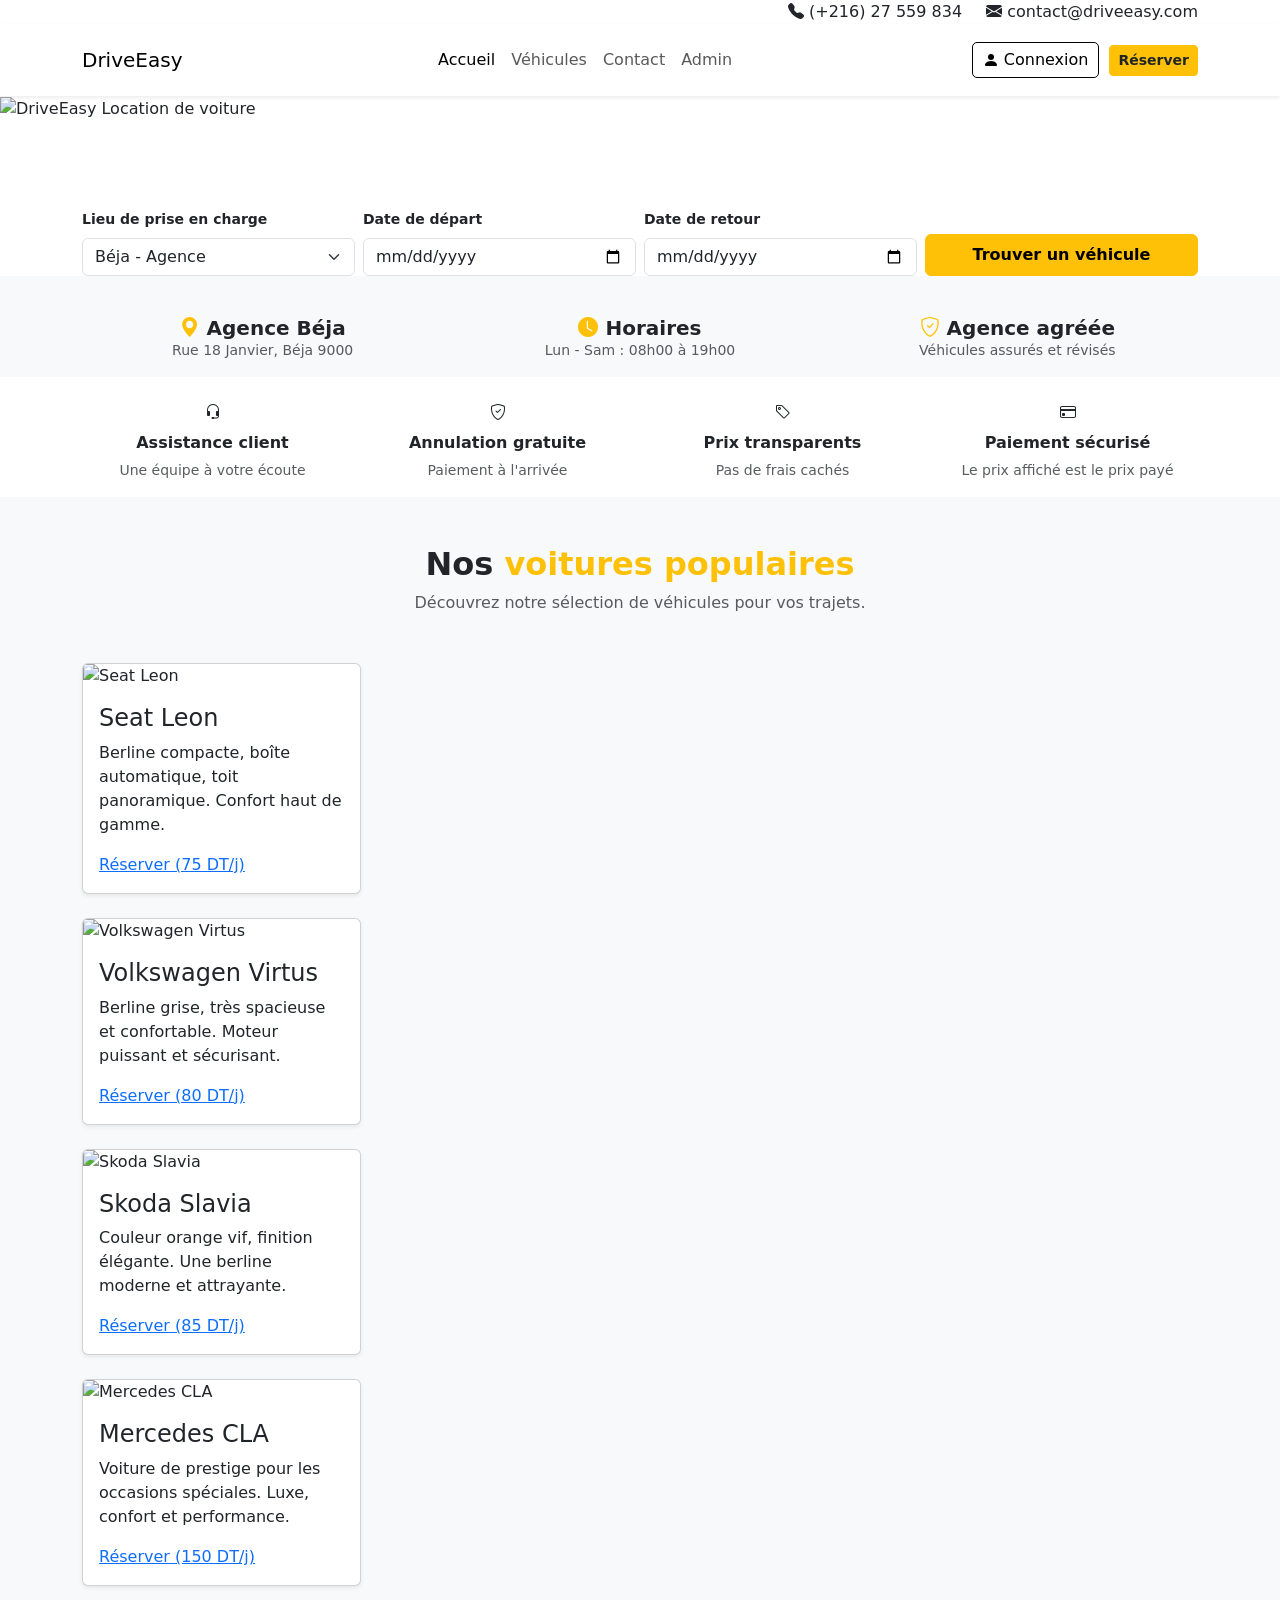
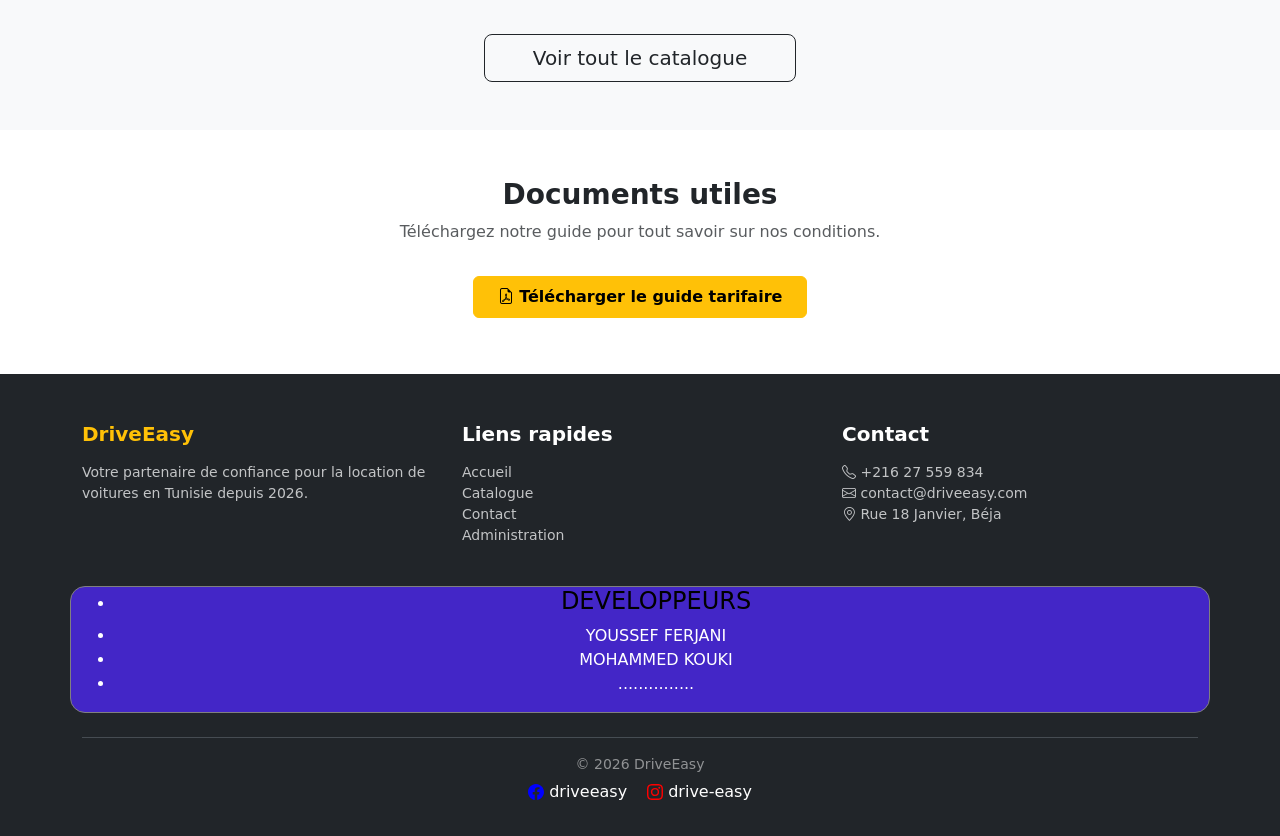
==== index.html @ c2813b2a "etape 1.1: les fichiers html" ====
<!DOCTYPE html>
<html lang="fr">
<head>
  <meta charset="UTF-8">
  <meta name="viewport" content="width=device-width, initial-scale=1.0">
  <title>DriveEasy — Location de voiture en Tunisie</title>
  <link rel="stylesheet" href="css/style.css">
  <link href="https://cdn.jsdelivr.net/npm/bootstrap@5.3.3/dist/css/bootstrap.min.css" rel="stylesheet">
  <link rel="stylesheet" href="https://cdn.jsdelivr.net/npm/bootstrap-icons@1.11.3/font/bootstrap-icons.min.css">
</head>
<body>

  <div class="top-bark">
    <div class="container d-flex justify-content-end align-items-center gap-4">
      <span><i class="bi bi-telephone-fill text-dark"></i> (+216) 27 559 834</span>
      <span><i class="bi bi-envelope-fill text-dark"></i> contact@driveeasy.com</span>
    </div>
  </div>

  <nav class="navbar navbar-expand-lg navbar-light bg-white py-3 shadow-sm sticky-top">
    <div class="container">
      <a class="navbar-brand" href="index.html">Drive<span>Easy</span></a>

      <button class="navbar-toggler" type="button" data-bs-toggle="collapse" data-bs-target="#navbarNav">
        <span class="navbar-toggler-icon"></span>
      </button>

      <div class="collapse navbar-collapse" id="navbarNav">
        <ul class="navbar-nav mx-auto">
          <li class="nav-item"><a class="nav-link active" href="index.html">Accueil</a></li>
          <li class="nav-item"><a class="nav-link" href="voitures.html">Véhicules</a></li>
          <li class="nav-item"><a class="nav-link" href="contact.html">Contact</a></li>
          <li class="nav-item"><a class="nav-link" href="admin.html">Admin</a></li>
        </ul>
        <div style="display: flex; align-items: center; gap: 10px;">
          <div >
            <a href="login.html" class="cnct" style="display: flex; align-items: center; gap: 5px; text-decoration: none; color: #000; border: 1px solid #000; padding: 5px 10px; border-radius: 5px;"><svg xmlns="http://www.w3.org/2000/svg" width="16" height="16" fill="currentColor" class="bi bi-person-fill" viewBox="0 0 16 16">
  <path d="M3 14s-1 0-1-1 1-4 6-4 6 3 6 4-1 1-1 1zm5-6a3 3 0 1 0 0-6 3 3 0 0 0 0 6"/>
</svg>Connexion  </a>
          </div>
          <a href="reservation.html" class="btn btn-warning text-dark fw-bold btn-sm">Réserver</a>
        </div>
      </div>
    </div>
  </nav>

  <div class="hero-banner">
    <img src="images/slide1.webp" alt="DriveEasy Location de voiture" class="hero-banner-img">
    <div class="hero-banner-content text-center text-white">
      <div class="container">
        <h1>Louez la voiture idéale</h1>
        <p class="lead mb-0">Des prix imbattables, une flotte récente et une réservation en 2 minutes.</p>
      </div>
    </div>
  </div>

  <div class="container" style="position: relative; z-index: 20;">
    <div class="booking-widget">
      <form action="voitures.html" class="row g-2 align-items-end">
        <div class="col-12 col-md-3">
          <label class="form-label text-dark small fw-bold">Lieu de prise en charge</label>
          <select class="form-select">
            <option>Béja - Agence</option>
            <option>Tunis - Aéroport</option>
            <option>Tunis - Centre</option>
            <option>Sousse</option>
          </select>
        </div>
        <div class="col-12 col-md-3">
          <label class="form-label text-dark small fw-bold">Date de départ</label>
          <input type="date" id="widgetDateDepart" class="form-control" required>
        </div>
        <div class="col-12 col-md-3">
          <label class="form-label text-dark small fw-bold">Date de retour</label>
          <input type="date" id="widgetDateRetour" class="form-control" required>
        </div>
        <div class="col-12 col-md-3 mt-3 mt-md-0">
          <button type="submit" class="btn btn-warning w-100 fw-bold py-2">Trouver un véhicule</button>
        </div>
      </form>
    </div>
  </div>

  <div style="background-color: #f8f9fa; padding: 40px 0;">
    <div class="container">
      <div class="row justify-content-center align-items-center g-3">
        <div class="col-12 col-md-4 text-center border-end-md">
          <h5 class="fw-bold mb-0 text-dark"><i class="bi bi-geo-alt-fill text-warning"></i> Agence Béja</h5>
          <p class="text-muted small mb-0">Rue 18 Janvier, Béja 9000</p>
        </div>
        <div class="col-12 col-md-4 text-center">
          <h5 class="fw-bold mb-0 text-dark"><i class="bi bi-clock-fill text-warning"></i> Horaires</h5>
          <p class="text-muted small mb-0">Lun - Sam : 08h00 à 19h00</p>
        </div>
        <div class="col-12 col-md-4 text-center border-start-md">
          <h5 class="fw-bold mb-0 text-dark"><i class="bi bi-shield-check text-warning"></i> Agence agréée</h5>
          <p class="text-muted small mb-0">Véhicules assurés et révisés</p>
        </div>
      </div>
    </div>
  </div>

  <section class="reassurance-section bg-white">
    <div class="container">
      <div class="row text-center g-4">
        <div class="col-6 col-md-3">
          <i class="bi bi-headset reassurance-icon"></i>
          <h6 class="fw-bold mt-2">Assistance client</h6>
          <p class="small text-muted">Une équipe à votre écoute</p>
        </div>
        <div class="col-6 col-md-3">
          <i class="bi bi-shield-check reassurance-icon"></i>
          <h6 class="fw-bold mt-2">Annulation gratuite</h6>
          <p class="small text-muted">Paiement à l'arrivée</p>
        </div>
        <div class="col-6 col-md-3">
          <i class="bi bi-tag reassurance-icon"></i>
          <h6 class="fw-bold mt-2">Prix transparents</h6>
          <p class="small text-muted">Pas de frais cachés</p>
        </div>
        <div class="col-6 col-md-3">
          <i class="bi bi-credit-card reassurance-icon"></i>
          <h6 class="fw-bold mt-2">Paiement sécurisé</h6>
          <p class="small text-muted">Le prix affiché est le prix payé</p>
        </div>
      </div>
    </div>
  </section>

  <section class="py-5 bg-light">
    <div class="container">
      <div class="text-center mb-5">
        <h2 class="fw-bold">Nos <span class="text-warning">voitures populaires</span></h2>
        <p class="text-muted">Découvrez notre sélection de véhicules pour vos trajets.</p>
      </div>
      <div class="vtr">
        <div>
          
        </div>
<div class="col-md-6 col-lg-3 mb-4">
            <section class="card h-100 shadow-sm">
                <img src="images/seat_leon.jpg" class="card-img-top" alt="Seat Leon">
                <div class="card-body d-flex flex-column">
                    <h4 class="card-title">Seat Leon</h4>
                    <p class="card-text flex-grow-1">Berline compacte, boîte automatique, toit panoramique. Confort haut de gamme.</p>
                    <a href="#" class="btn-solid theme-primary mt-auto w-100">Réserver (75 DT/j)</a>
                </div>
            </section>
        </div>

       
        <div class="col-md-6 col-lg-3 mb-4">
            <section class="card h-100 shadow-sm">
                <img src="images/vw_virtus.jpg" class="card-img-top" alt="Volkswagen Virtus">
                <div class="card-body d-flex flex-column">
                    <h4 class="card-title">Volkswagen Virtus</h4>
                    <p class="card-text flex-grow-1">Berline grise, très spacieuse et confortable. Moteur puissant et sécurisant.</p>
                    <a href="#" class="btn-solid theme-primary mt-auto w-100">Réserver (80 DT/j)</a>
                </div>
            </section>
        </div>

       
        <div class="col-md-6 col-lg-3 mb-4">
            <section class="card h-100 shadow-sm">
                <img src="images/skoda_slavia.jpg" class="card-img-top" alt="Skoda Slavia">
                <div class="card-body d-flex flex-column">
                    <h4 class="card-title">Skoda Slavia</h4>
                    <p class="card-text flex-grow-1">Couleur orange vif, finition élégante. Une berline moderne et attrayante.</p>
                    <a href="#" class="btn-solid theme-primary mt-auto w-100">Réserver (85 DT/j)</a>
                </div>
            </section>
        </div>
        <div class="col-md-6 col-lg-3 mb-4">
            <section class="card h-100 shadow-sm">
                <img src="images/mercedes_cla.jpg" class="card-img-top" alt="Mercedes CLA">
                <div class="card-body d-flex flex-column">
                    <h4 class="card-title">Mercedes CLA</h4>
                    <p class="card-text flex-grow-1">Voiture de prestige pour les occasions spéciales. Luxe, confort et performance.</p>
                    <a href="#" class="btn-solid theme-primary mt-auto w-100">Réserver (150 DT/j)</a>
                </div>
            </section>
        </div>
      </div>
      
      <div class="row g-4" id="carsHome"></div>
      <div class="text-center mt-5">
        <a href="voitures.html" class="btn btn-outline-dark btn-lg px-5">Voir tout le catalogue</a>
      </div>
    </div>
  </section>

  <section class="py-5">
    <div class="container text-center">
      <h3 class="fw-bold">Documents utiles</h3>
      <p class="text-muted mb-4">Téléchargez notre guide pour tout savoir sur nos conditions.</p>
      <a href="docs/VAGA_RENT_guide_tarifaire.pdf" download="DriveEasy_Guide_Tarifaire.pdf" class="btn btn-warning fw-bold m-2 px-4 py-2">
        <i class="bi bi-file-earmark-pdf"></i> Télécharger le guide tarifaire
      </a>
    </div>
  </section>

  <footer class="bg-dark text-white pt-5 pb-3">
    <div class="container">
      <div class="row g-4 mb-4 text-center text-md-start">
        <div class="col-12 col-md-4">
          <h5 class="fw-bold text-warning">DriveEasy</h5>
          <p class="small text-light opacity-75 mt-3">Votre partenaire de confiance pour la location de voitures en Tunisie depuis 2026.</p>
        </div>
        <div class="col-12 col-md-4">
          <h5 class="fw-bold">Liens rapides</h5>
          <ul class="list-unstyled small mt-3">
            <li><a href="index.html" class="text-light text-decoration-none opacity-75">Accueil</a></li>
            <li><a href="voitures.html" class="text-light text-decoration-none opacity-75">Catalogue</a></li>
            <li><a href="contact.html" class="text-light text-decoration-none opacity-75">Contact</a></li>
            <li><a href="admin.html" class="text-light text-decoration-none opacity-75">Administration</a></li>
          </ul>
        </div>
        <div class="col-12 col-md-4">
          <h5 class="fw-bold">Contact</h5>
          <ul class="list-unstyled small mt-3 text-light opacity-75">
            <li><i class="bi bi-telephone"></i> +216 27 559 834</li>
            <li><i class="bi bi-envelope"></i> contact@driveeasy.com</li>
            <li><i class="bi bi-geo-alt"></i> Rue 18 Janvier, Béja</li>
          </ul>
        </div>
            <div style=" text-align: center;  background-color: rgb(67, 38, 199); border: 1px solid gray;
            border-radius: 15px;">
   
 <ul>
  <li><h4 style="color: black;">DEVELOPPEURS</h4></li>
  <li>YOUSSEF FERJANI</li>
  <li>MOHAMMED KOUKI</li>
  <li>...............</li>
 </ul>
</div>
      </div>
      <div class="text-center border-top border-secondary pt-3 small opacity-50">
        © 2026 DriveEasy 
      </div>
      <div style="display: flex; justify-content: center; align-items: center; gap: 10px; margin-top: 5px;">
         <p><svg style="color: blue;" xmlns="http://www.w3.org/2000/svg" width="16" height="16" fill="currentColor" class="bi bi-facebook" viewBox="0 0 16 16">
  <path d="M16 8.049c0-4.446-3.582-8.05-8-8.05C3.58 0-.002 3.603-.002 8.05c0 4.017 2.926 7.347 6.75 7.951v-5.625h-2.03V8.05H6.75V6.275c0-2.017 1.195-3.131 3.022-3.131.876 0 1.791.157 1.791.157v1.98h-1.009c-.993 0-1.303.621-1.303 1.258v1.51h2.218l-.354 2.326H9.25V16c3.824-.604 6.75-3.934 6.75-7.951"/>
</svg>   driveeasy </p>
<p style="margin-left: 10px;"><svg style="color: red;" xmlns="http://www.w3.org/2000/svg" width="16" height="16" fill="currentColor" class="bi bi-instagram" viewBox="0 0 16 16">
  <path d="M8 0C5.829 0 5.556.01 4.703.048 3.85.088 3.269.222 2.76.42a3.9 3.9 0 0 0-1.417.923A3.9 3.9 0 0 0 .42 2.76C.222 3.268.087 3.85.048 4.7.01 5.555 0 5.827 0 8.001c0 2.172.01 2.444.048 3.297.04.852.174 1.433.372 1.942.205.526.478.972.923 1.417.444.445.89.719 1.416.923.51.198 1.09.333 1.942.372C5.555 15.99 5.827 16 8 16s2.444-.01 3.298-.048c.851-.04 1.434-.174 1.943-.372a3.9 3.9 0 0 0 1.416-.923c.445-.445.718-.891.923-1.417.197-.509.332-1.09.372-1.942C15.99 10.445 16 10.173 16 8s-.01-2.445-.048-3.299c-.04-.851-.175-1.433-.372-1.941a3.9 3.9 0 0 0-.923-1.417A3.9 3.9 0 0 0 13.24.42c-.51-.198-1.092-.333-1.943-.372C10.443.01 10.172 0 7.998 0zm-.717 1.442h.718c2.136 0 2.389.007 3.232.046.78.035 1.204.166 1.486.275.373.145.64.319.92.599s.453.546.598.92c.11.281.24.705.275 1.485.039.843.047 1.096.047 3.231s-.008 2.389-.047 3.232c-.035.78-.166 1.203-.275 1.485a2.5 2.5 0 0 1-.599.919c-.28.28-.546.453-.92.598-.28.11-.704.24-1.485.276-.843.038-1.096.047-3.232.047s-2.39-.009-3.233-.047c-.78-.036-1.203-.166-1.485-.276a2.5 2.5 0 0 1-.92-.598 2.5 2.5 0 0 1-.6-.92c-.109-.281-.24-.705-.275-1.485-.038-.843-.046-1.096-.046-3.233s.008-2.388.046-3.231c.036-.78.166-1.204.276-1.486.145-.373.319-.64.599-.92s.546-.453.92-.598c.282-.11.705-.24 1.485-.276.738-.034 1.024-.044 2.515-.045zm4.988 1.328a.96.96 0 1 0 0 1.92.96.96 0 0 0 0-1.92m-4.27 1.122a4.109 4.109 0 1 0 0 8.217 4.109 4.109 0 0 0 0-8.217m0 1.441a2.667 2.667 0 1 1 0 5.334 2.667 2.667 0 0 1 0-5.334"/>
</svg>  drive-easy </p>
      </div>
    </div>

  </footer>
</body>
</html>
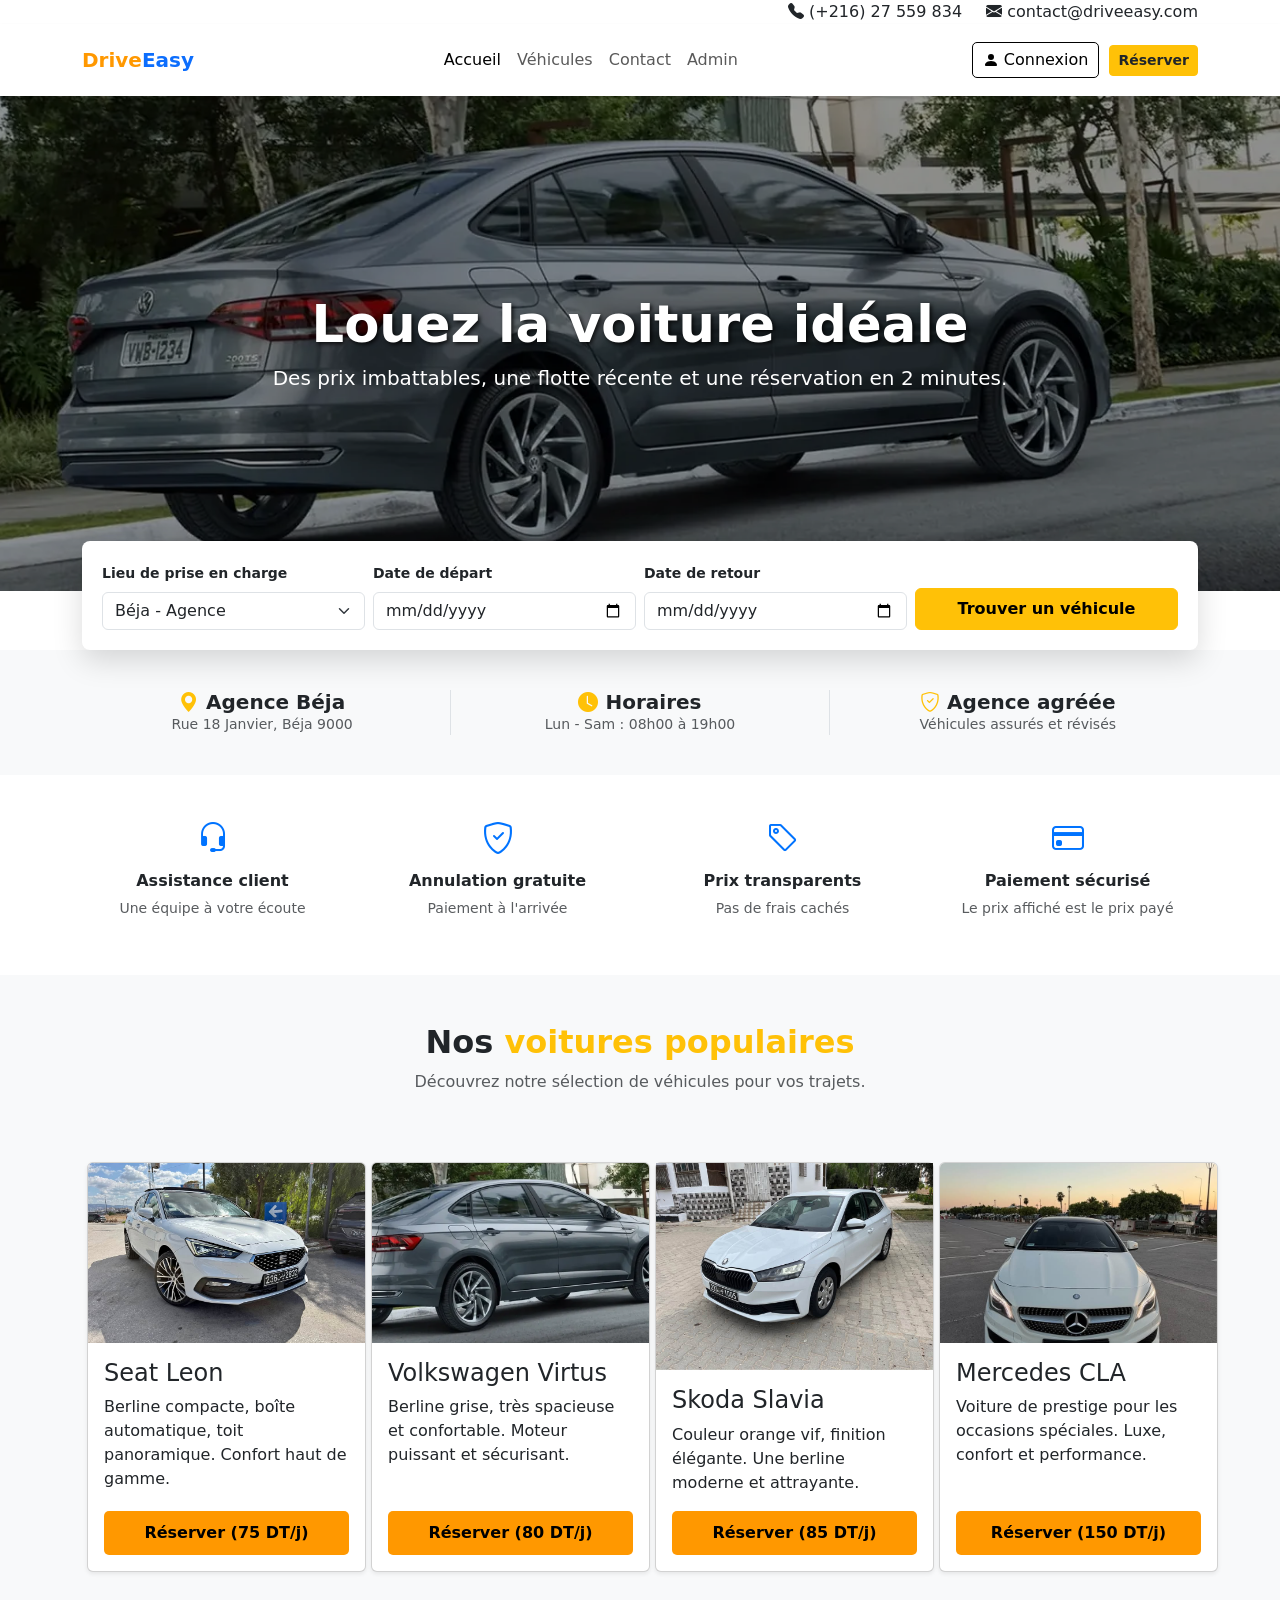
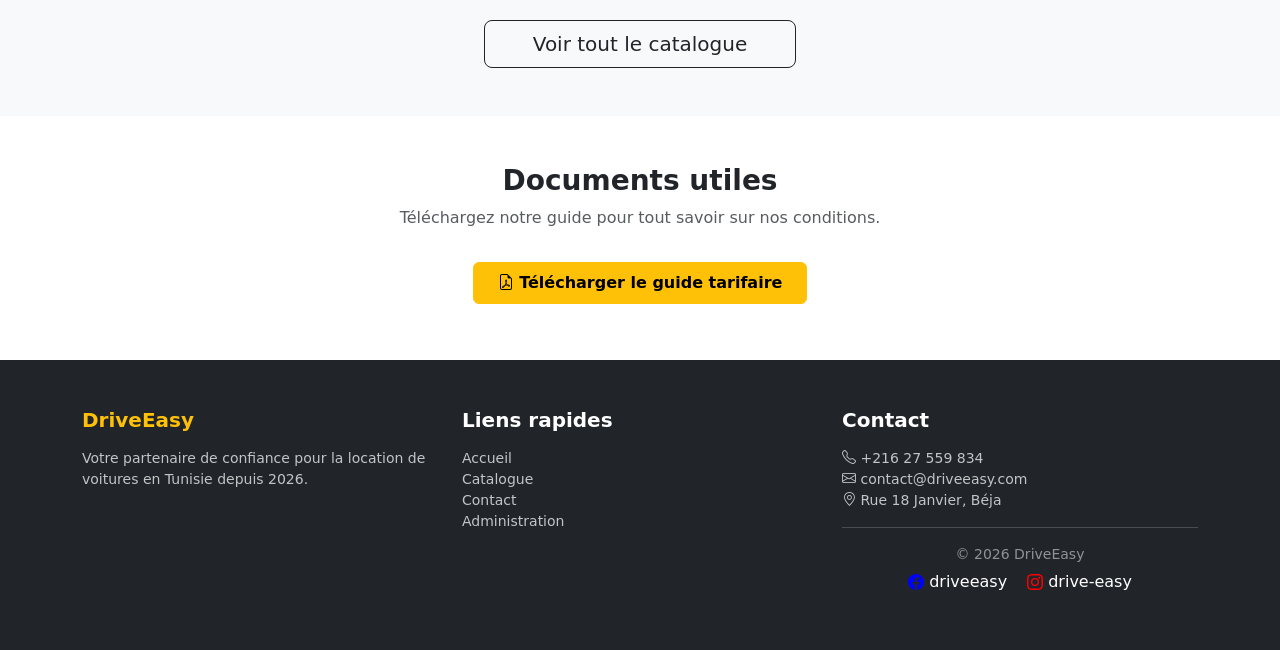
==== commit f3cfc774: "ajout de nouveau fichier js et ajout des photos" ====
--- a/index.html
+++ b/index.html
@@ -139,7 +139,7 @@
         </div>
 <div class="col-md-6 col-lg-3 mb-4">
             <section class="card h-100 shadow-sm">
-                <img src="images/seat_leon.jpg" class="card-img-top" alt="Seat Leon">
+                <img src="images/seatleon.jpg" class="card-img-top" alt="Seat Leon">
                 <div class="card-body d-flex flex-column">
                     <h4 class="card-title">Seat Leon</h4>
                     <p class="card-text flex-grow-1">Berline compacte, boîte automatique, toit panoramique. Confort haut de gamme.</p>
@@ -151,7 +151,7 @@
        
         <div class="col-md-6 col-lg-3 mb-4">
             <section class="card h-100 shadow-sm">
-                <img src="images/vw_virtus.jpg" class="card-img-top" alt="Volkswagen Virtus">
+                <img src="images/slide1.webp" class="card-img-top" alt="Volkswagen Virtus">
                 <div class="card-body d-flex flex-column">
                     <h4 class="card-title">Volkswagen Virtus</h4>
                     <p class="card-text flex-grow-1">Berline grise, très spacieuse et confortable. Moteur puissant et sécurisant.</p>
@@ -163,7 +163,7 @@
        
         <div class="col-md-6 col-lg-3 mb-4">
             <section class="card h-100 shadow-sm">
-                <img src="images/skoda_slavia.jpg" class="card-img-top" alt="Skoda Slavia">
+                <img src="images/scoda.jpg" alt="" srcset="">
                 <div class="card-body d-flex flex-column">
                     <h4 class="card-title">Skoda Slavia</h4>
                     <p class="card-text flex-grow-1">Couleur orange vif, finition élégante. Une berline moderne et attrayante.</p>
@@ -173,7 +173,7 @@
         </div>
         <div class="col-md-6 col-lg-3 mb-4">
             <section class="card h-100 shadow-sm">
-                <img src="images/mercedes_cla.jpg" class="card-img-top" alt="Mercedes CLA">
+                <img src="images/claamg.jpg" class="card-img-top" alt="Mercedes CLA">
                 <div class="card-body d-flex flex-column">
                     <h4 class="card-title">Mercedes CLA</h4>
                     <p class="card-text flex-grow-1">Voiture de prestige pour les occasions spéciales. Luxe, confort et performance.</p>
@@ -223,18 +223,6 @@
             <li><i class="bi bi-envelope"></i> contact@driveeasy.com</li>
             <li><i class="bi bi-geo-alt"></i> Rue 18 Janvier, Béja</li>
           </ul>
-        </div>
-            <div style=" text-align: center;  background-color: rgb(67, 38, 199); border: 1px solid gray;
-            border-radius: 15px;">
-   
- <ul>
-  <li><h4 style="color: black;">DEVELOPPEURS</h4></li>
-  <li>YOUSSEF FERJANI</li>
-  <li>MOHAMMED KOUKI</li>
-  <li>...............</li>
- </ul>
-</div>
-      </div>
       <div class="text-center border-top border-secondary pt-3 small opacity-50">
         © 2026 DriveEasy 
       </div>
@@ -249,5 +237,7 @@
     </div>
 
   </footer>
+  
+  <script src="https://cdn.jsdelivr.net/npm/bootstrap@5.3.3/dist/js/bootstrap.bundle.min.js"></script>
 </body>
 </html>
--- a/css/style.css
+++ b/css/style.css
@@ -0,0 +1,215 @@
+body {
+  font-family: 'Segoe UI', sans-serif;
+  color: #333;
+}
+
+.navbar-brand {
+  font-size: 1.6rem;
+  font-weight: 900;
+  color: #ff9800 !important;
+}
+
+.navbar-brand span {
+  color: #0d6efd;
+}
+
+.nav-link {
+  font-weight: 500;
+}
+
+.top-bar {
+  background-color: #f8f9fa;
+  font-size: 0.9rem;
+  padding: 8px 0;
+  border-bottom: 1px solid #eaeaea;
+}
+
+.hero-banner {
+  position: relative;
+  height: 55vh;
+  min-height: 380px;
+  background-color: #000;
+  overflow: hidden;
+}
+
+.hero-banner-img {
+  width: 100%;
+  height: 100%;
+  object-fit: cover;
+  opacity: 0.6;
+}
+
+.hero-banner-content {
+  position: absolute;
+  top: 50%;
+  left: 0;
+  right: 0;
+  transform: translateY(-50%);
+  padding: 0 15px;
+}
+
+.hero-banner-content h1 {
+  font-size: 2.2rem;
+  font-weight: 700;
+  text-shadow: 2px 2px 4px rgba(0, 0, 0, 0.8);
+}
+
+@media (min-width: 768px) {
+  .hero-banner-content h1 {
+    font-size: 3.2rem;
+  }
+}
+
+.booking-widget {
+  background: white;
+  border-radius: 8px;
+  padding: 20px;
+  box-shadow: 0 10px 30px rgba(0, 0, 0, 0.15);
+  position: relative;
+  margin-top: 20px;
+  z-index: 10;
+}
+.btn-solid.theme-primary {
+  
+  display: block;
+  width: 100%;
+  background-color: #ff9800;
+  color: rgb(0, 0, 0);
+  border: none;
+  padding: 10px 16px;
+  border-radius: 5px;
+  text-decoration: none;
+  text-align: center;
+  font-weight: bold;
+  transition: background-color 0.3s;
+  }
+      
+.card-img-top {
+    height: 180px;
+    object-fit: cover;
+  }
+@media (min-width: 992px) {
+  .booking-widget {
+    margin-top: -50px;
+  }
+}
+
+.company-info {
+  background-color: #f8f9fa;
+  border-bottom: 1px solid #eaeaea;
+  padding: 20px 0;
+}
+
+@media (min-width: 768px) {
+  .border-end-md {
+    border-right: 1px solid #dee2e6;
+  }
+  .border-start-md {
+    border-left: 1px solid #dee2e6;
+  }
+}
+
+.reassurance-section {
+  padding: 40px 0;
+}
+
+.reassurance-icon {
+  font-size: 2rem;
+  color: #0073ff;
+}
+
+.card {
+  transition: transform .3s, box-shadow .3s;
+}
+
+.card:hover {
+  transform: translateY(-5px);
+  box-shadow: 0 8px 20px rgba(0, 0, 0, 0.12) ;
+}
+.phrase-ctc {
+  text-align: center;
+  margin-bottom: 30px;
+}
+.contenair {
+  margin-top: 40px;
+}
+.msg {
+  margin-left: 350px;
+}
+.env-msg {
+  text-align: center;
+  margin-bottom: 20px;
+}
+.card-msg {
+  padding: 20px;
+  border: 1px solid #a5a4a4;
+  border-radius: 8px;
+  box-shadow: 0 8px 10px black ;
+}
+.card-msg:hover{
+  transform: translateY(-5px);
+  
+}
+.card-log {
+  padding: 50px;
+  border: 1px solid #a5a4a4;
+  border-radius: 8px;
+  box-shadow: 0 8px 10px black ;
+  margin-left: 300px;
+  margin-right: 300px;
+  margin-top: 50px;
+  margin-bottom: 50px;
+}
+.card-log:hover{
+  transform: translateY(-5px);
+  
+}
+.ctn-voi{
+  margin-top:40px;
+  margin-left: 20px;
+  margin-right: 20px;
+}
+.contnr-reserv{
+  margin-top:40px;
+  margin-left: 20px;
+  margin-right: 20px;
+}
+#resForm {
+  
+  padding: 20px;
+  border-radius: 8px;
+
+}
+.contnr-reserv{
+  margin-top:40px;
+  margin-left: 200px;
+  margin-right:200px;
+  border-radius: 8px;
+  box-shadow: 0 8px 20px black;
+  border: 1px solid #a5a4a4;
+}
+.contnr-reserv:hover{
+  transform: translateY(-5px);
+  
+}
+.phrase{
+  margin-top: 20px;
+  text-align: center;
+  margin-bottom: 30px;
+}
+
+.card-voitures{
+  padding: 5px 5px 5px 5px;
+ box-shadow: 0 8px 20px black;
+  border: 1px solid #a5a4a4;
+  border-radius: 10px;
+  margin: 10px;
+  width: max-content;
+  margin-left: 70px;
+}
+.vtr{
+  gap: 5px;
+  display: flex;
+padding-top: 20px;
+
+}
